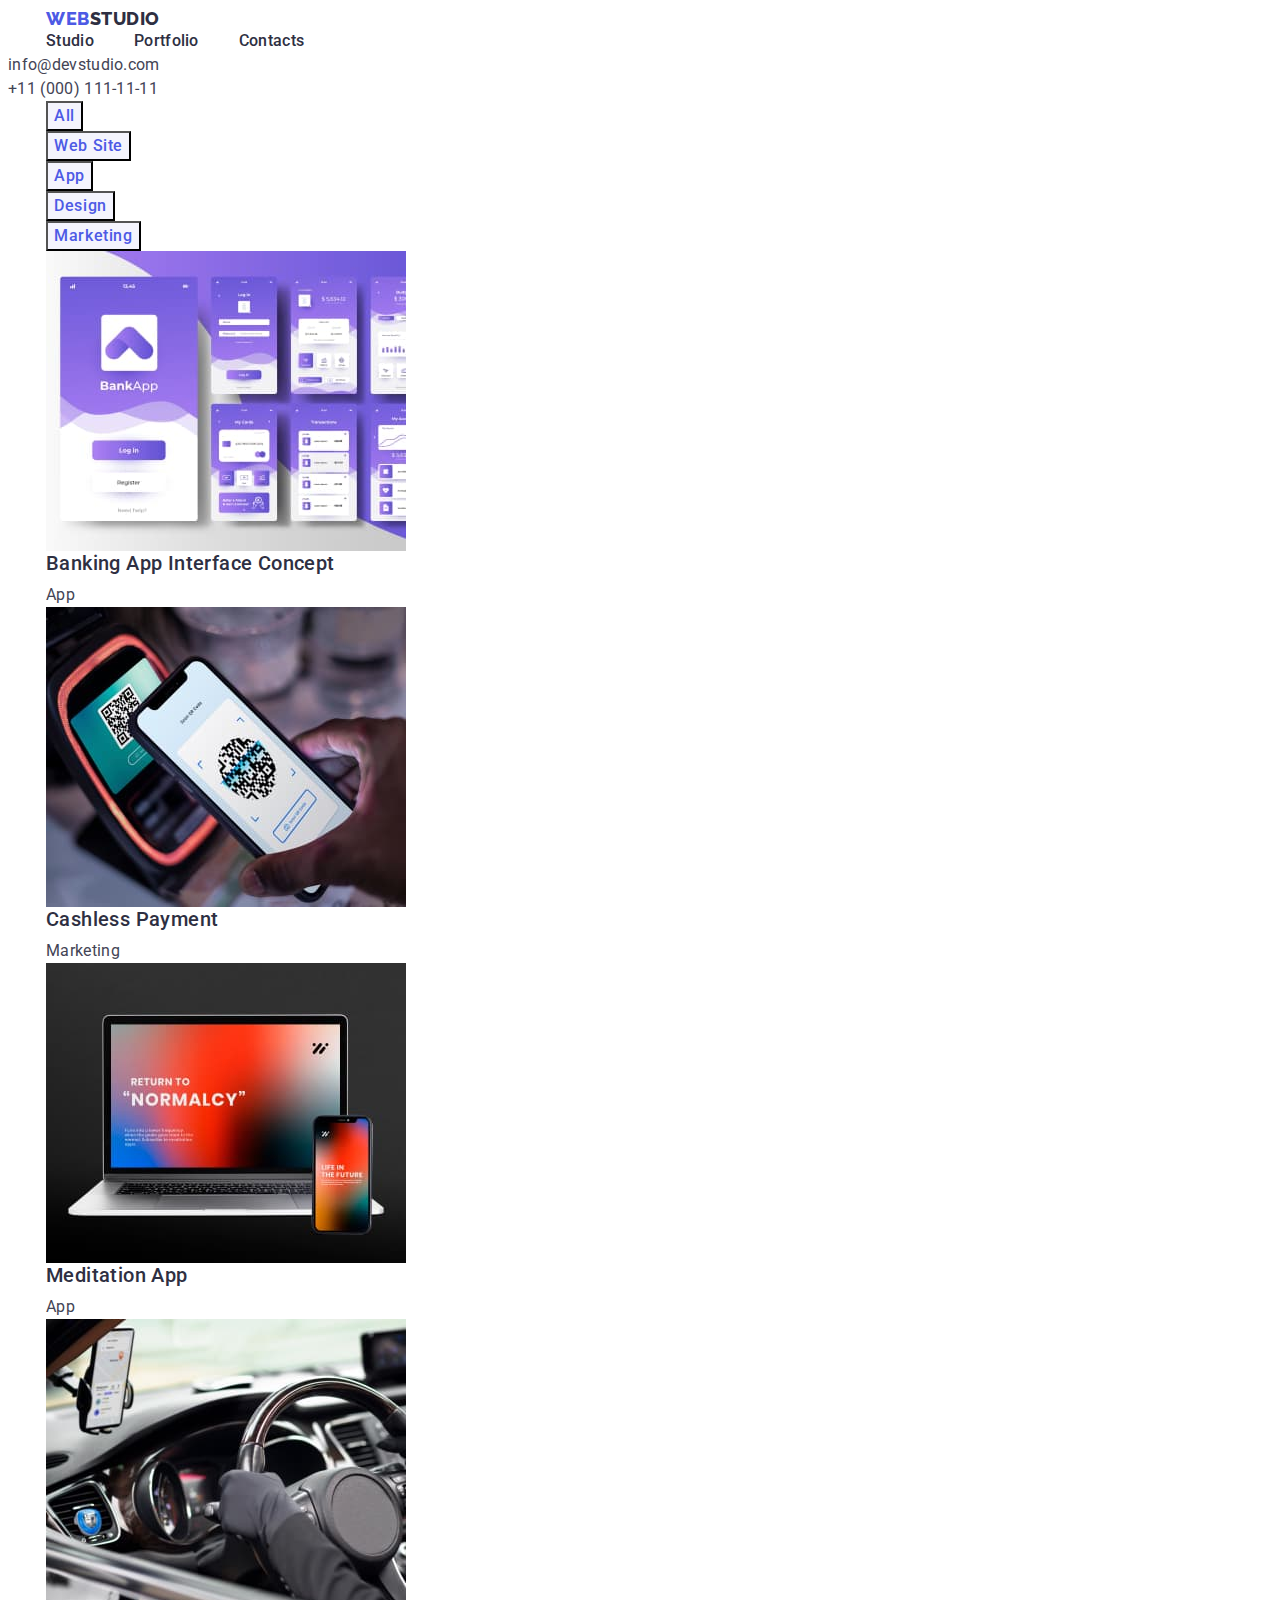
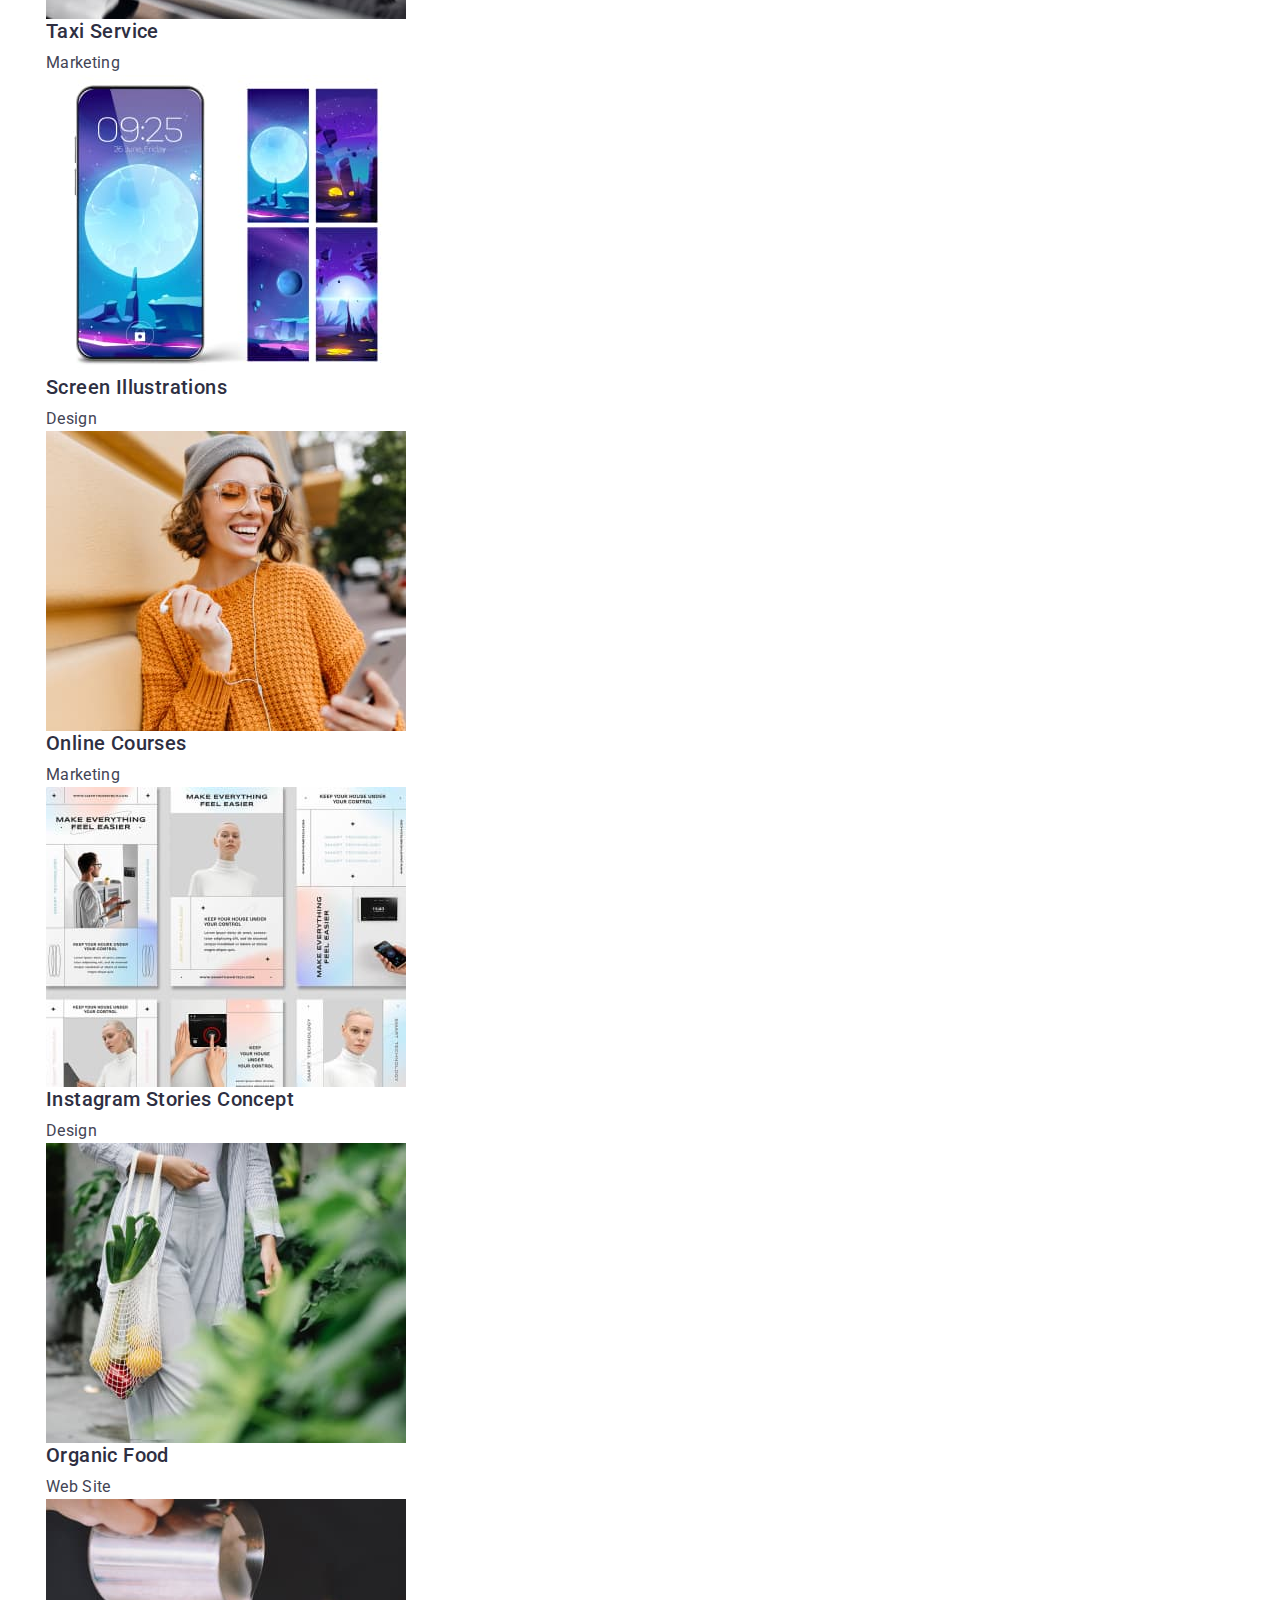
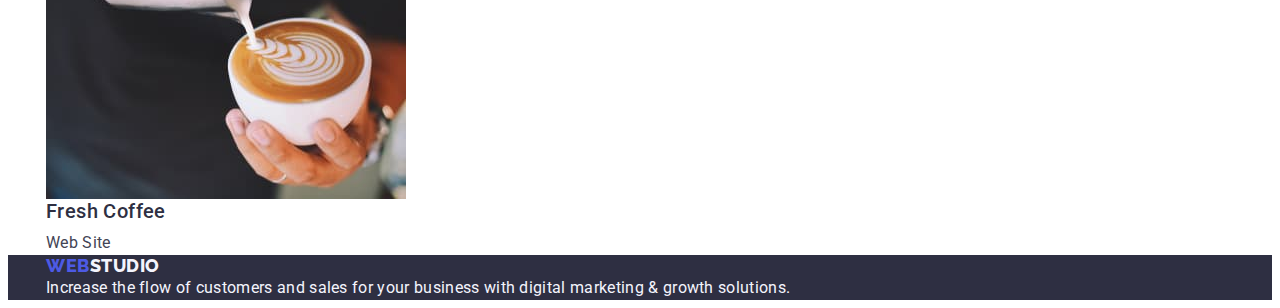
==== portfolio.html @ 01acd108 "Initial commit" ====
<!DOCTYPE html>
<html lang="en">
  <head>
    <meta charset="UTF-8" />
    <meta http-equiv="X-UA-Compatible" content="IE=edge" />
    <meta name="viewport" content="width=device-width, initial-scale=1.0" />
    <title>Document</title>
    <link rel="preconnect" href="https://fonts.googleapis.com" />
    <link rel="preconnect" href="https://fonts.gstatic.com" crossorigin />
    <link
      href="https://fonts.googleapis.com/css2?family=Raleway:wght@800&family=Roboto:wght@400;500;700;900&display=swap"
      rel="stylesheet"
    />
    <link rel="stylesheet" href="./css/style.css" />
  </head>
  <body>
    <!-- header  -->
    <header>
      <nav class="first-nav">
        <div class="container">
        <a href="./index.html" class="link logo"
          >Web<span class="part-logo">Studio</span></a
        >
        <ul class="list menu">
          <li class="menu-item">
            <a href="./index.html" class="link menu-link">Studio</a>
          </li>
          <li class="menu-item">
            <a href="./portfolio.html" class="link menu-link">Portfolio</a>
          </li>
          <li class="menu-item">
            <a href="" class="link menu-link">Contacts</a>
          </li>
        </ul>
      </nav>
      <address class="contacts">
        <ul class="list menu-contact">
          <li>
            <a href="mailto:info@devstudio.com" class="link menu-contact-link"
              >info@devstudio.com</a
            >
          </li>
          <li>
            <a href="tel:+110001111111" class="link menu-contact-link"
              >+11 (000) 111-11-11</a
            >
          </li>
        </ul>
      </address>
    </div>
    </header>
    <!-- main part  -->
    <main class="main-part">
      <!-- first section - buttons -->
      <section>
         <div class="container">
        <h1 hidden>Filters</h1>
        <ul class="list">
          <li>
            <button type="button" class="modal-button-portfolio">All</button>
          </li>
          <li>
            <button type="button" class="modal-button-portfolio">
              Web Site
            </button>
          </li>
          <li>
            <button type="button" class="modal-button-portfolio">App</button>
          </li>
          <li>
            <button type="button" class="modal-button-portfolio">Design</button>
          </li>
          <li>
            <button type="button" class="modal-button-portfolio">
              Marketing
            </button>
          </li>
        </ul>
        </div>
        <div class="container">
        <ul class="list">
          <li>
            <a href="" class="link"
              ><img
                src="./images/ourportfolio/bankingapp.jpg"
                alt="interface of banking app"
                width="360"
                height="300"
              />
              <h2 class="head-list">Banking App Interface Concept</h2>
              <p class="description">App</p></a
            >
          </li>
          <li>
            <a href="" class="link"
              ><img
                src="./images/ourportfolio/cashlesspayment.jpg"
                alt="smartphone with cashlessPayment device"
                width="360"
                height="300"
              />
              <h2 class="head-list">Cashless Payment</h2>
              <p class="description">Marketing</p></a
            >
          </li>
          <li>
            <a href="" class="link"
              ><img
                src="./images/ourportfolio/meditationapp.jpg"
                alt="laptop and smartphone"
                width="360"
                height="300"
              />
              <h2 class="head-list">Meditation App</h2>
              <p class="description">App</p></a
            >
          </li>
          <li>
            <a href="" class="link"
              ><img
                src="./images/ourportfolio/taxiservice.jpg"
                alt="driver in the car"
                width="360"
                height="300"
              />
              <h2 class="head-list">Taxi Service</h2>
              <p class="description">Marketing</p></a
            >
          </li>
          <li>
            <a href="" class="link"
              ><img
                src="./images/ourportfolio/screenillustrations.jpg"
                alt="smartphone and four screenshoots"
                width="360"
                height="300"
              />
              <h2 class="head-list">Screen Illustrations</h2>
              <p class="description">Design</p></a
            >
          </li>
          <li>
            <a href="" class="link"
              ><img
                src="./images/ourportfolio/onlinecourses.jpg"
                alt="girl with headphones"
                width="360"
                height="300"
              />
              <h2 class="head-list">Online Courses</h2>
              <p class="description">Marketing</p></a
            >
          </li>
          <li>
            <a href="" class="link"
              ><img
                src="./images/ourportfolio/instagramstories.jpg"
                alt="storieses design"
                width="360"
                height="300"
              />
              <h2 class="head-list">Instagram Stories Concept</h2>
              <p class="description">Design</p></a
            >
          </li>
          <li>
            <a href="" class="link"
              ><img
                src="./images/ourportfolio/organicfood.jpg"
                alt="bag with feruit and vegetables"
                width="360"
                height="300"
              />
              <h2 class="head-list">Organic Food</h2>
              <p class="description">Web Site</p></a
            >
          </li>
          <li>
            <a href="" class="link"
              ><img
                src="./images/ourportfolio/freshcoffee.jpg"
                alt="cup of coffe"
                width="360"
                height="300"
              />
              <h2 class="head-list">Fresh Coffee</h2>
              <p class="description">Web Site</p></a
            >
          </li>
        </ul>
        </div>
      </section>
    </main>
    <!-- footer with logo -->
    <footer class="footer-section">
      <div class="container">
      <a href="./index.html" class="link logo-footer"
        >Web<span class="part-logo-footer">Studio</span></a
      >
      <p class="text-descr color-footer">
        Increase the flow of customers and sales for your business with digital
        marketing & growth solutions.
      </p>
      </div>
    </footer>
  </body>
</html>
---- css/style.css ----
:root {
  --head-color: #2e2f42;
  --text-color: #434455;
  --sub-text-color: #8e8f99;
  --primary-brand-color: #4d5ae5;
  --pressed-state-color: #404bbf;
  --light-back-color: #f4f4fd;
  --modal-background-color: #fcfcfc;
  --white-color: #ffffff;
}

.list {
  list-style: none;
}

.link {
  text-decoration: none;
}

button {
  cursor: pointer;
}

h1,
h2,
h3,
h4,
h5,
h6,
p {
  margin-top: 0;
  margin-bottom: 0;
}

ul,
ol {
  margin-top: 0;
  margin-bottom: 0;
  padding-left: 0;
}

img {
  display: block;
}

.section {
  padding-top: 120px;
  padding-bottom: 120px;
}

.container {
  width: 1188px;
  padding-left: 15px;
  padding-right: 15px;
  margin-left: auto;
  margin-right: auto;
}

body {
  font-family: "Roboto", sans-serif;
  background-color: var(--white-color);
  color: var(--text-color);
}

/* Header  */

.page-header {
  display: flex;
  align-items: center;
  padding-top: 24px;
  padding-bottom: 24px;
}

.page-nav {
  display: flex;
  align-items: center;
  column-gap: 76px;
}

.menu {
  display: flex;
  column-gap: 40px;
}

.page-contacts {
  display: flex;
}

.logo {
  font-family: "Raleway", sans-serif;
  font-weight: 800;
  font-size: 18px;
  line-height: 1.17;
  letter-spacing: 0.03em;
  text-transform: uppercase;
  color: var(--primary-brand-color);
}

.part-logo {
  color: var(--head-color);
}

.logo-footer {
  font-family: "Raleway", sans-serif;
  font-weight: 800;
  font-size: 18px;
  line-height: 1.17;
  letter-spacing: 0.03em;
  text-transform: uppercase;

  color: var(--primary-brand-color);
}

.part-logo-footer {
  color: var(--light-back-color);
}

.menu-link {
  font-weight: 500;
  font-size: 16px;
  line-height: 1.5;
  letter-spacing: 0.02em;
  color: var(--head-color);
}

.menu-link:hover,
.menu-link:focus {
  color: var(--pressed-state-color);
}

.contacts {
  font-style: normal;
  margin-left: auto;
}

.menu-contact-link {
  font-size: 16px;
  line-height: 1.5;
  letter-spacing: 0.02em;
  margin-right: 40px;

  color: var(--text-color);
}

.menu-contact-link:hover,
.menu-contact-link:focus {
  color: var(--pressed-state-color);
}

.page-header-container {
  display: flex;
  align-items: center;
}

/* Hero section  */

.page-hero-section {
  display: flex;
  flex-direction: column;
  padding-top: 188px;
  padding-bottom: 188px;
}

.hero-section {
  background-color: var(--head-color);
}

.main-head {
  text-align: center;
  font-weight: 700;
  font-size: 56px;
  line-height: 1.07;
  letter-spacing: 0.02em;
  width: 496px;
  margin-left: auto;
  margin-right: auto;

  color: var(--white-color);
}

.modal-button-main {
  font-family: "Roboto", sans-serif;
  font-weight: 500;
  font-size: 16px;
  line-height: 1.5;
  letter-spacing: 0.04em;
  border-radius: 4px;
  padding: 16px 32px;
  min-width: 169px;
  margin-left: auto;
  margin-right: auto;
  margin-top: 48px;

  color: var(--white-color);
  background-color: var(--primary-brand-color);
}

.modal-button-main:hover,
.modal-button-main:focus {
  background-color: var(--pressed-state-color);
}

/* features section  */

.features-list {
  display: flex;
  column-gap: 24px;
}

.modal-button-portfolio {
  font-family: "Roboto", sans-serif;
  font-weight: 500;
  font-size: 16px;
  line-height: 1.5;
  letter-spacing: 0.04em;

  color: var(--primary-brand-color);
  background-color: var(--light-back-color);
}

.modal-button-portfolio:hover,
.modal-button-portfolio:focus {
  color: var(--white-color);
  background-color: var(--pressed-state-color);
}

.list-head,
.head-list {
  font-weight: 500;
  font-size: 20px;
  line-height: 1.2;
  letter-spacing: 0.02em;
  margin-bottom: 8px;

  color: var(--head-color);
}

.text-descr,
.description {
  font-size: 16px;
  line-height: 1.5;
  letter-spacing: 0.02em;
  color: var(--text-color);
}

/* What are we doing section */

.page-occup-list {
  display: flex;
  flex-direction: column;
}

.occup-list {
  display: flex;
  column-gap: 24px;
  padding-bottom: 120px;
}

/* Our team section  */

.sec-head {
  font-weight: 700;
  font-size: 36px;
  line-height: 1.11;
  letter-spacing: 0.02em;
  text-transform: capitalize;
  margin-bottom: 72px;
  margin-left: auto;
  margin-right: auto;

  color: var(--head-color);
}

.page-team-section {
  display: flex;
  flex-direction: column;
  background-color: var(--light-back-color);
}

.team-section {
  background-color: var(--light-back-color);
}

.team-list {
  display: flex;
}

.team-list-item {
  background-color: var(--white-color);
  flex-basis: calc((100%-72px) / 4);
}

.team-list-img {
}

.team-list-text {
  padding-top: 32px;
  padding-bottom: 32px;
}

.page-footer-section {
}

.footer-section {
  background-color: var(--head-color);
}

.color-footer {
  color: var(--light-back-color);
}
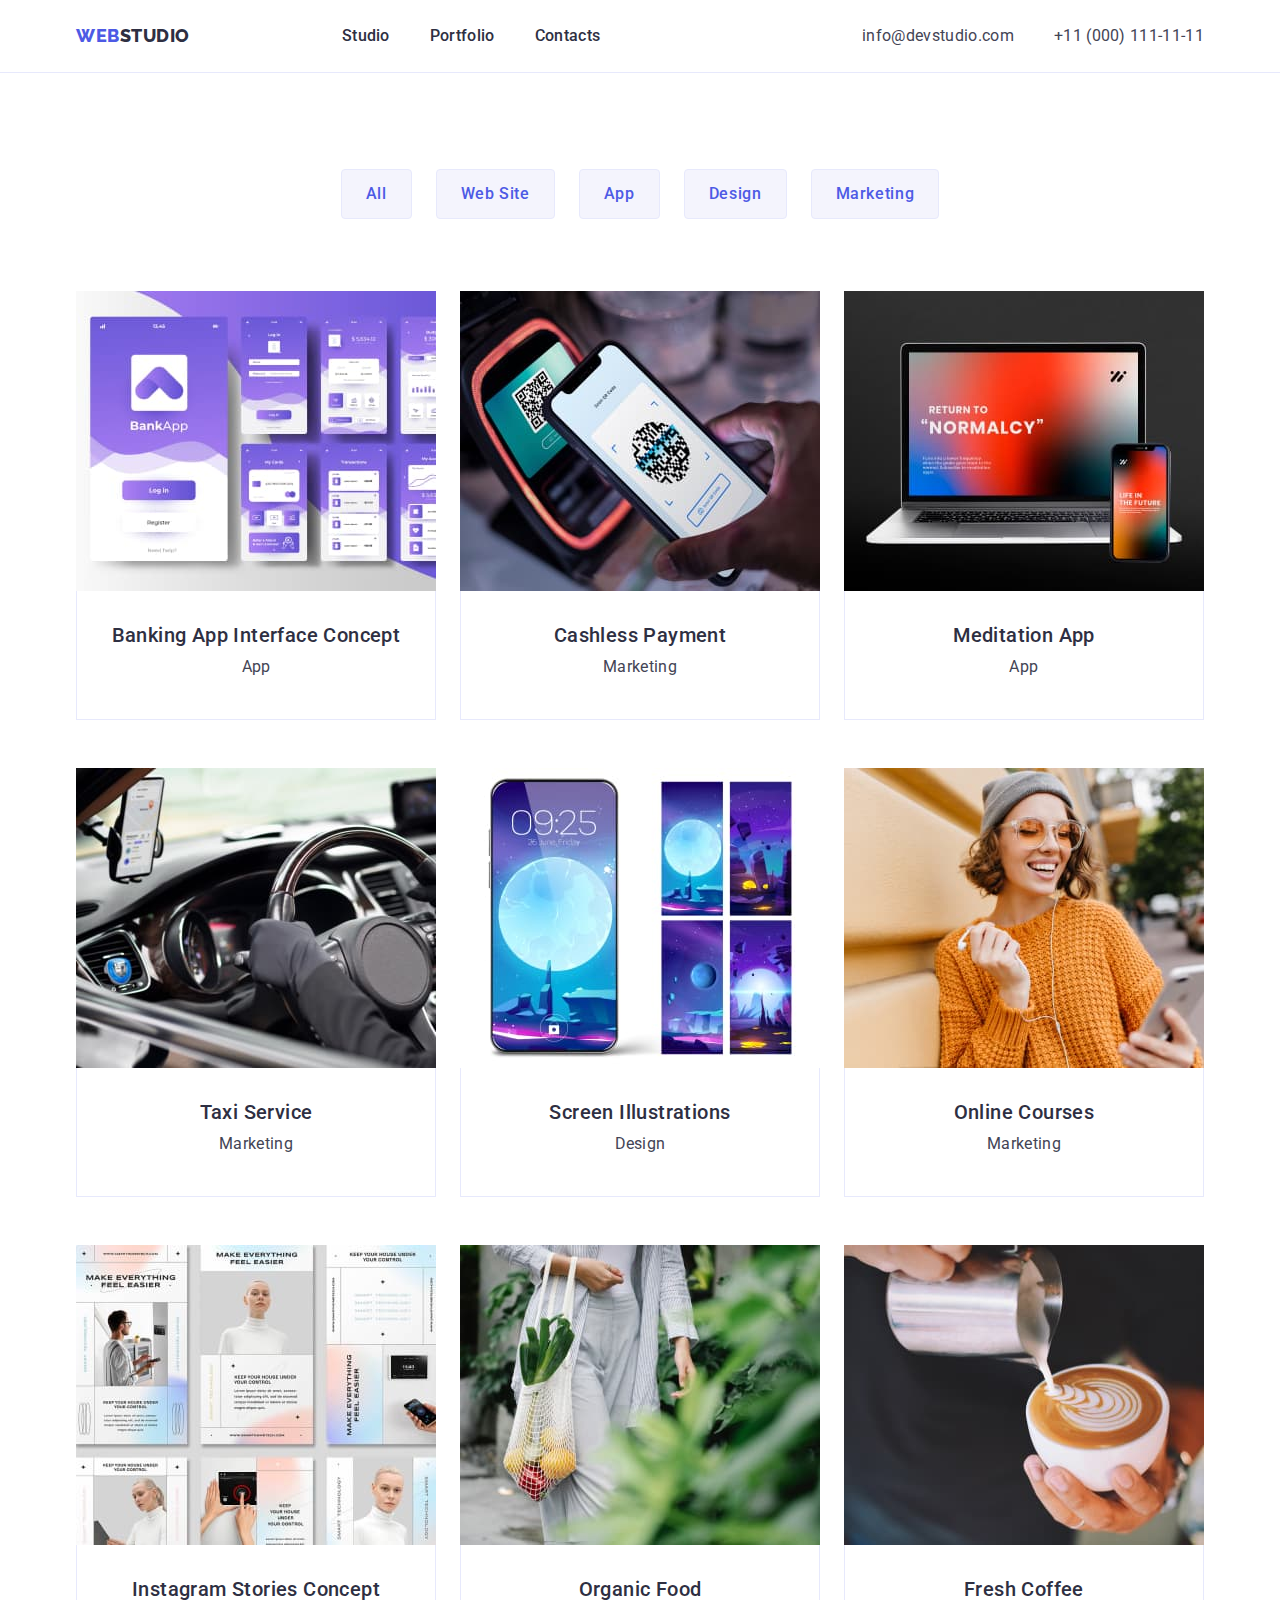
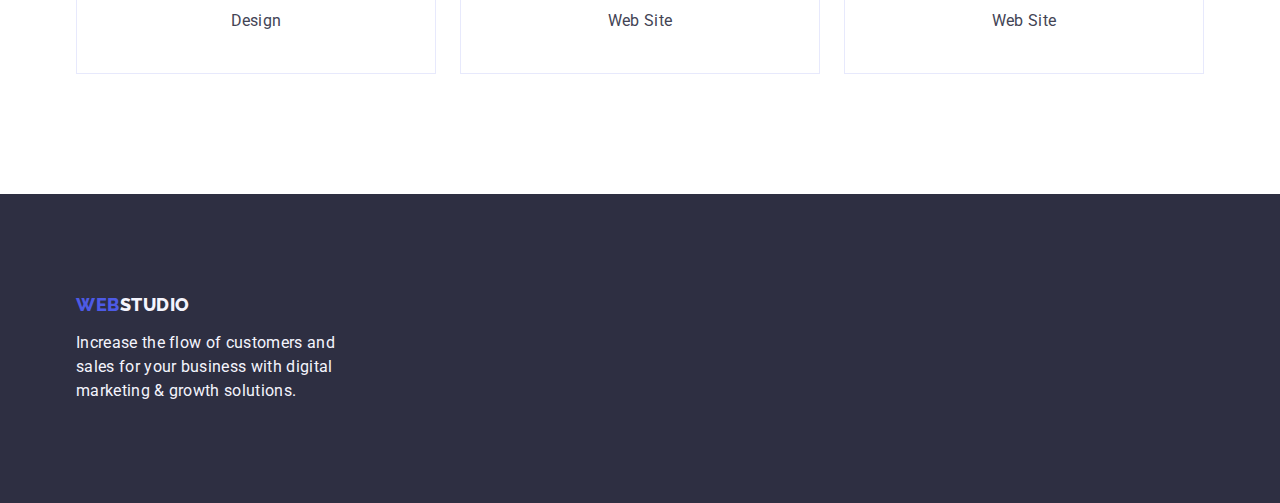
==== commit b8bb3039: "Portfolio changing" ====
--- a/portfolio.html
+++ b/portfolio.html
@@ -11,196 +11,211 @@
       href="https://fonts.googleapis.com/css2?family=Raleway:wght@800&family=Roboto:wght@400;500;700;900&display=swap"
       rel="stylesheet"
     />
+    <link
+      rel="stylesheet"
+      href="https://cdnjs.cloudflare.com/ajax/libs/modern-normalize/1.1.0/modern-normalize.min.css"
+    />
     <link rel="stylesheet" href="./css/style.css" />
   </head>
   <body>
     <!-- header  -->
-    <header>
-      <nav class="first-nav">
-        <div class="container">
-        <a href="./index.html" class="link logo"
-          >Web<span class="part-logo">Studio</span></a
-        >
-        <ul class="list menu">
-          <li class="menu-item">
-            <a href="./index.html" class="link menu-link">Studio</a>
-          </li>
-          <li class="menu-item">
-            <a href="./portfolio.html" class="link menu-link">Portfolio</a>
-          </li>
-          <li class="menu-item">
-            <a href="" class="link menu-link">Contacts</a>
-          </li>
-        </ul>
-      </nav>
-      <address class="contacts">
-        <ul class="list menu-contact">
-          <li>
-            <a href="mailto:info@devstudio.com" class="link menu-contact-link"
-              >info@devstudio.com</a
-            >
-          </li>
-          <li>
-            <a href="tel:+110001111111" class="link menu-contact-link"
-              >+11 (000) 111-11-11</a
-            >
-          </li>
-        </ul>
-      </address>
-    </div>
+    <header class="page-header">
+      <div class="container page-header-container">
+        <nav class="page-nav">
+          <a href="./index.html" class="link logo"
+            >Web<span class="part-logo">Studio</span></a
+          >
+          <ul class="list menu">
+            <li class="menu-item">
+              <a href="./index.html" class="link menu-link">Studio</a>
+            </li>
+            <li class="menu-item">
+              <a href="./portfolio.html" class="link menu-link">Portfolio</a>
+            </li>
+            <li class="menu-item">
+              <a href="" class="link menu-link">Contacts</a>
+            </li>
+          </ul>
+        </nav>
+        <address class="contacts">
+          <ul class="list page-contacts">
+            <li class="menu-contact-item">
+              <a href="mailto:info@devstudio.com" class="link menu-contact-link"
+                >info@devstudio.com</a
+              >
+            </li>
+            <li class="list page-contacts">
+              <a href="tel:+110001111111" class="link menu-contact-link"
+                >+11 (000) 111-11-11</a
+              >
+            </li>
+          </ul>
+        </address>
+      </div>
     </header>
     <!-- main part  -->
     <main class="main-part">
       <!-- first section - buttons -->
-      <section>
-         <div class="container">
-        <h1 hidden>Filters</h1>
-        <ul class="list">
-          <li>
-            <button type="button" class="modal-button-portfolio">All</button>
-          </li>
-          <li>
-            <button type="button" class="modal-button-portfolio">
-              Web Site
-            </button>
-          </li>
-          <li>
-            <button type="button" class="modal-button-portfolio">App</button>
-          </li>
-          <li>
-            <button type="button" class="modal-button-portfolio">Design</button>
-          </li>
-          <li>
-            <button type="button" class="modal-button-portfolio">
-              Marketing
-            </button>
-          </li>
-        </ul>
+      <section class="buttons-section">
+        <div class="container buttons-container">
+          <h1 hidden>Filters</h1>
+          <ul class="list buttons-list">
+            <li>
+              <button type="button" class="modal-button-portfolio">All</button>
+            </li>
+            <li>
+              <button type="button" class="modal-button-portfolio">
+                Web Site
+              </button>
+            </li>
+            <li>
+              <button type="button" class="modal-button-portfolio">App</button>
+            </li>
+            <li>
+              <button type="button" class="modal-button-portfolio">
+                Design
+              </button>
+            </li>
+            <li>
+              <button type="button" class="modal-button-portfolio">
+                Marketing
+              </button>
+            </li>
+          </ul>
         </div>
         <div class="container">
-        <ul class="list">
-          <li>
-            <a href="" class="link"
-              ><img
-                src="./images/ourportfolio/bankingapp.jpg"
-                alt="interface of banking app"
-                width="360"
-                height="300"
-              />
-              <h2 class="head-list">Banking App Interface Concept</h2>
-              <p class="description">App</p></a
-            >
-          </li>
-          <li>
-            <a href="" class="link"
-              ><img
-                src="./images/ourportfolio/cashlesspayment.jpg"
-                alt="smartphone with cashlessPayment device"
-                width="360"
-                height="300"
-              />
-              <h2 class="head-list">Cashless Payment</h2>
-              <p class="description">Marketing</p></a
-            >
-          </li>
-          <li>
-            <a href="" class="link"
-              ><img
-                src="./images/ourportfolio/meditationapp.jpg"
-                alt="laptop and smartphone"
-                width="360"
-                height="300"
-              />
-              <h2 class="head-list">Meditation App</h2>
-              <p class="description">App</p></a
-            >
-          </li>
-          <li>
-            <a href="" class="link"
-              ><img
-                src="./images/ourportfolio/taxiservice.jpg"
-                alt="driver in the car"
-                width="360"
-                height="300"
-              />
-              <h2 class="head-list">Taxi Service</h2>
-              <p class="description">Marketing</p></a
-            >
-          </li>
-          <li>
-            <a href="" class="link"
-              ><img
-                src="./images/ourportfolio/screenillustrations.jpg"
-                alt="smartphone and four screenshoots"
-                width="360"
-                height="300"
-              />
-              <h2 class="head-list">Screen Illustrations</h2>
-              <p class="description">Design</p></a
-            >
-          </li>
-          <li>
-            <a href="" class="link"
-              ><img
-                src="./images/ourportfolio/onlinecourses.jpg"
-                alt="girl with headphones"
-                width="360"
-                height="300"
-              />
-              <h2 class="head-list">Online Courses</h2>
-              <p class="description">Marketing</p></a
-            >
-          </li>
-          <li>
-            <a href="" class="link"
-              ><img
-                src="./images/ourportfolio/instagramstories.jpg"
-                alt="storieses design"
-                width="360"
-                height="300"
-              />
-              <h2 class="head-list">Instagram Stories Concept</h2>
-              <p class="description">Design</p></a
-            >
-          </li>
-          <li>
-            <a href="" class="link"
-              ><img
-                src="./images/ourportfolio/organicfood.jpg"
-                alt="bag with feruit and vegetables"
-                width="360"
-                height="300"
-              />
-              <h2 class="head-list">Organic Food</h2>
-              <p class="description">Web Site</p></a
-            >
-          </li>
-          <li>
-            <a href="" class="link"
-              ><img
-                src="./images/ourportfolio/freshcoffee.jpg"
-                alt="cup of coffe"
-                width="360"
-                height="300"
-              />
-              <h2 class="head-list">Fresh Coffee</h2>
-              <p class="description">Web Site</p></a
-            >
-          </li>
-        </ul>
+          <ul class="list prtf-list">
+            <li class="prtf-list-item">
+              <a href="" class="link"
+                ><img
+                  src="./images/ourportfolio/bankingapp.jpg"
+                  alt="interface of banking app"
+                  width="360"
+                  height="300"
+                />
+                <div class="prtf-item-text">
+                <h2 class="head-list">Banking App Interface Concept</h2>
+                <p class="description">App</p></a
+              ></div>
+            </li>
+            <li class="prtf-list-item">
+              <a href="" class="link"
+                ><img
+                  src="./images/ourportfolio/cashlesspayment.jpg"
+                  alt="smartphone with cashlessPayment device"
+                  width="360"
+                  height="300"
+                />
+                <div class="prtf-item-text">
+                <h2 class="head-list">Cashless Payment</h2>
+                <p class="description">Marketing</p></a
+              ></div>
+            </li>
+            <li class="prtf-list-item">
+              <a href="" class="link"
+                ><img
+                  src="./images/ourportfolio/meditationapp.jpg"
+                  alt="laptop and smartphone"
+                  width="360"
+                  height="300"
+                />
+                <div class="prtf-item-text">
+                <h2 class="head-list">Meditation App</h2>
+                <p class="description">App</p></a
+              ></div>
+            </li>
+            <li class="prtf-list-item">
+              <a href="" class="link"
+                ><img
+                  src="./images/ourportfolio/taxiservice.jpg"
+                  alt="driver in the car"
+                  width="360"
+                  height="300"
+                />
+                <div class="prtf-item-text">
+                <h2 class="head-list">Taxi Service</h2>
+                <p class="description">Marketing</p></a
+              ></div>
+            </li>
+            <li class="prtf-list-item">
+              <a href="" class="link"
+                ><img
+                  src="./images/ourportfolio/screenillustrations.jpg"
+                  alt="smartphone and four screenshoots"
+                  width="360"
+                  height="300"
+                />
+                <div class="prtf-item-text">
+                <h2 class="head-list">Screen Illustrations</h2>
+                <p class="description">Design</p></a
+              ></div>
+            </li>
+            <li class="prtf-list-item">
+              <a href="" class="link"
+                ><img
+                  src="./images/ourportfolio/onlinecourses.jpg"
+                  alt="girl with headphones"
+                  width="360"
+                  height="300"
+                />
+                <div class="prtf-item-text">
+                <h2 class="head-list">Online Courses</h2>
+                <p class="description">Marketing</p></a
+              ></div>
+            </li>
+            <li class="prtf-list-item">
+              <a href="" class="link"
+                ><img
+                  src="./images/ourportfolio/instagramstories.jpg"
+                  alt="storieses design"
+                  width="360"
+                  height="300"
+                />
+                <div class="prtf-item-text">
+                <h2 class="head-list">Instagram Stories Concept</h2>
+                <p class="description">Design</p></a
+              ></div>
+            </li>
+            <li class="prtf-list-item">
+              <a href="" class="link"
+                ><img
+                  src="./images/ourportfolio/organicfood.jpg"
+                  alt="bag with feruit and vegetables"
+                  width="360"
+                  height="300"
+                />
+                <div class="prtf-item-text">
+                <h2 class="head-list">Organic Food</h2>
+                <p class="description">Web Site</p></a
+              ></div>
+            </li>
+            <li class="prtf-list-item">
+              <a href="" class="link"
+                ><img
+                  src="./images/ourportfolio/freshcoffee.jpg"
+                  alt="cup of coffe"
+                  width="360"
+                  height="300"
+                />
+                <div class="prtf-item-text">
+                <h2 class="head-list">Fresh Coffee</h2>
+                <p class="description">Web Site</p></a
+              ></div>
+            </li>
+          </ul>
         </div>
       </section>
     </main>
     <!-- footer with logo -->
     <footer class="footer-section">
-      <div class="container">
-      <a href="./index.html" class="link logo-footer"
-        >Web<span class="part-logo-footer">Studio</span></a
-      >
-      <p class="text-descr color-footer">
-        Increase the flow of customers and sales for your business with digital
-        marketing & growth solutions.
-      </p>
+      <div class="container page-footer-section">
+        <a href="./index.html" class="link logo-footer"
+          >Web<span class="part-logo-footer">Studio</span></a
+        >
+        <p class="text-descr-footer color-footer">
+          Increase the flow of customers and sales for your business with
+          digital marketing & growth solutions.
+        </p>
       </div>
     </footer>
   </body>
--- a/css/style.css
+++ b/css/style.css
@@ -49,7 +49,7 @@
 }
 
 .container {
-  width: 1188px;
+  width: 1158px;
   padding-left: 15px;
   padding-right: 15px;
   margin-left: auto;
@@ -67,8 +67,7 @@
 .page-header {
   display: flex;
   align-items: center;
-  padding-top: 24px;
-  padding-bottom: 24px;
+  border-bottom: 1px solid #e7e9fc;
 }
 
 .page-nav {
@@ -79,11 +78,16 @@
 
 .menu {
   display: flex;
-  column-gap: 40px;
+  gap: 40px;
+}
+
+.menu-item {
+  padding: 24px 0;
 }
 
 .page-contacts {
   display: flex;
+  gap: 40px;
 }
 
 .logo {
@@ -93,6 +97,8 @@
   line-height: 1.17;
   letter-spacing: 0.03em;
   text-transform: uppercase;
+  margin-right: 76px;
+
   color: var(--primary-brand-color);
 }
 
@@ -107,6 +113,8 @@
   line-height: 1.17;
   letter-spacing: 0.03em;
   text-transform: uppercase;
+  display: inline-block;
+  margin-bottom: 16px;
 
   color: var(--primary-brand-color);
 }
@@ -137,7 +145,6 @@
   font-size: 16px;
   line-height: 1.5;
   letter-spacing: 0.02em;
-  margin-right: 40px;
 
   color: var(--text-color);
 }
@@ -157,12 +164,11 @@
 .page-hero-section {
   display: flex;
   flex-direction: column;
-  padding-top: 188px;
-  padding-bottom: 188px;
 }
 
 .hero-section {
   background-color: var(--head-color);
+  padding: 188px 0;
 }
 
 .main-head {
@@ -171,7 +177,7 @@
   font-size: 56px;
   line-height: 1.07;
   letter-spacing: 0.02em;
-  width: 496px;
+  max-width: 496px;
   margin-left: auto;
   margin-right: auto;
 
@@ -185,12 +191,13 @@
   line-height: 1.5;
   letter-spacing: 0.04em;
   border-radius: 4px;
-  padding: 16px 32px;
+  height: 56px;
   min-width: 169px;
   margin-left: auto;
   margin-right: auto;
   margin-top: 48px;
 
+  border: none;
   color: var(--white-color);
   background-color: var(--primary-brand-color);
 }
@@ -204,7 +211,11 @@
 
 .features-list {
   display: flex;
-  column-gap: 24px;
+  gap: 24px;
+}
+
+.features-list-item {
+  width: calc((100% - 72px) / 4);
 }
 
 .modal-button-portfolio {
@@ -213,6 +224,9 @@
   font-size: 16px;
   line-height: 1.5;
   letter-spacing: 0.04em;
+  padding: 12px 24px;
+  border: 1px solid #e7e9fc;
+  border-radius: 4px;
 
   color: var(--primary-brand-color);
   background-color: var(--light-back-color);
@@ -222,10 +236,12 @@
 .modal-button-portfolio:focus {
   color: var(--white-color);
   background-color: var(--pressed-state-color);
+  border: 1px;
 }
 
 .list-head,
 .head-list {
+  text-align: center;
   font-weight: 500;
   font-size: 20px;
   line-height: 1.2;
@@ -235,16 +251,30 @@
   color: var(--head-color);
 }
 
-.text-descr,
+.text-descr {
+  text-align: center;
+  font-size: 16px;
+  line-height: 1.5;
+  letter-spacing: 0.02em;
+
+  color: var(--text-color);
+}
+
 .description {
-  font-size: 16px;
-  line-height: 1.5;
-  letter-spacing: 0.02em;
-  color: var(--text-color);
-}
-
+  text-align: center;
+  font-size: 16px;
+  line-height: 1.5;
+  letter-spacing: 0.02em;
+  margin-bottom: 8px;
+
+  color: var(--text-color);
+}
 /* What are we doing section */
 
+.occup-section {
+  padding-bottom: 120px;
+}
+
 .page-occup-list {
   display: flex;
   flex-direction: column;
@@ -252,8 +282,11 @@
 
 .occup-list {
   display: flex;
-  column-gap: 24px;
-  padding-bottom: 120px;
+  gap: 24px;
+}
+
+.occup-list-item {
+  flex-basis: calc((100% - 48px) / 3);
 }
 
 /* Our team section  */
@@ -283,28 +316,65 @@
 
 .team-list {
   display: flex;
+  gap: 24px;
 }
 
 .team-list-item {
   background-color: var(--white-color);
-  flex-basis: calc((100%-72px) / 4);
-}
-
-.team-list-img {
+  width: calc((100% - 72px) / 4);
+  border-radius: 0px 0px 4px 4px;
 }
 
 .team-list-text {
-  padding-top: 32px;
-  padding-bottom: 32px;
-}
-
-.page-footer-section {
+  padding: 32px 16px;
 }
 
 .footer-section {
   background-color: var(--head-color);
+  padding: 100px 0;
+}
+
+.text-descr-footer {
+  text-align: ;
+  font-size: 16px;
+  line-height: 1.5;
+  letter-spacing: 0.02em;
+  color: var(--text-color);
+  margin-top: 17, 5px;
+  max-width: 264px;
 }
 
 .color-footer {
   color: var(--light-back-color);
 }
+
+/* Portfolio section  */
+
+.buttons-section {
+  padding: 96px 0 120px;
+}
+
+.buttons-list {
+  display: flex;
+  gap: 24px;
+  justify-content: center;
+  margin-bottom: 72px;
+}
+
+.prtf-list {
+  display: flex;
+  column-gap: 24px;
+  row-gap: 48px;
+  flex-wrap: wrap;
+  margin-top: 72px;
+}
+
+.prtf-list-item {
+  width: calc((100% - 48px) / 3);
+}
+
+.prtf-item-text {
+  padding: 32px 16px;
+  border: 1px solid #e7e9fc;
+  border-top: none;
+}
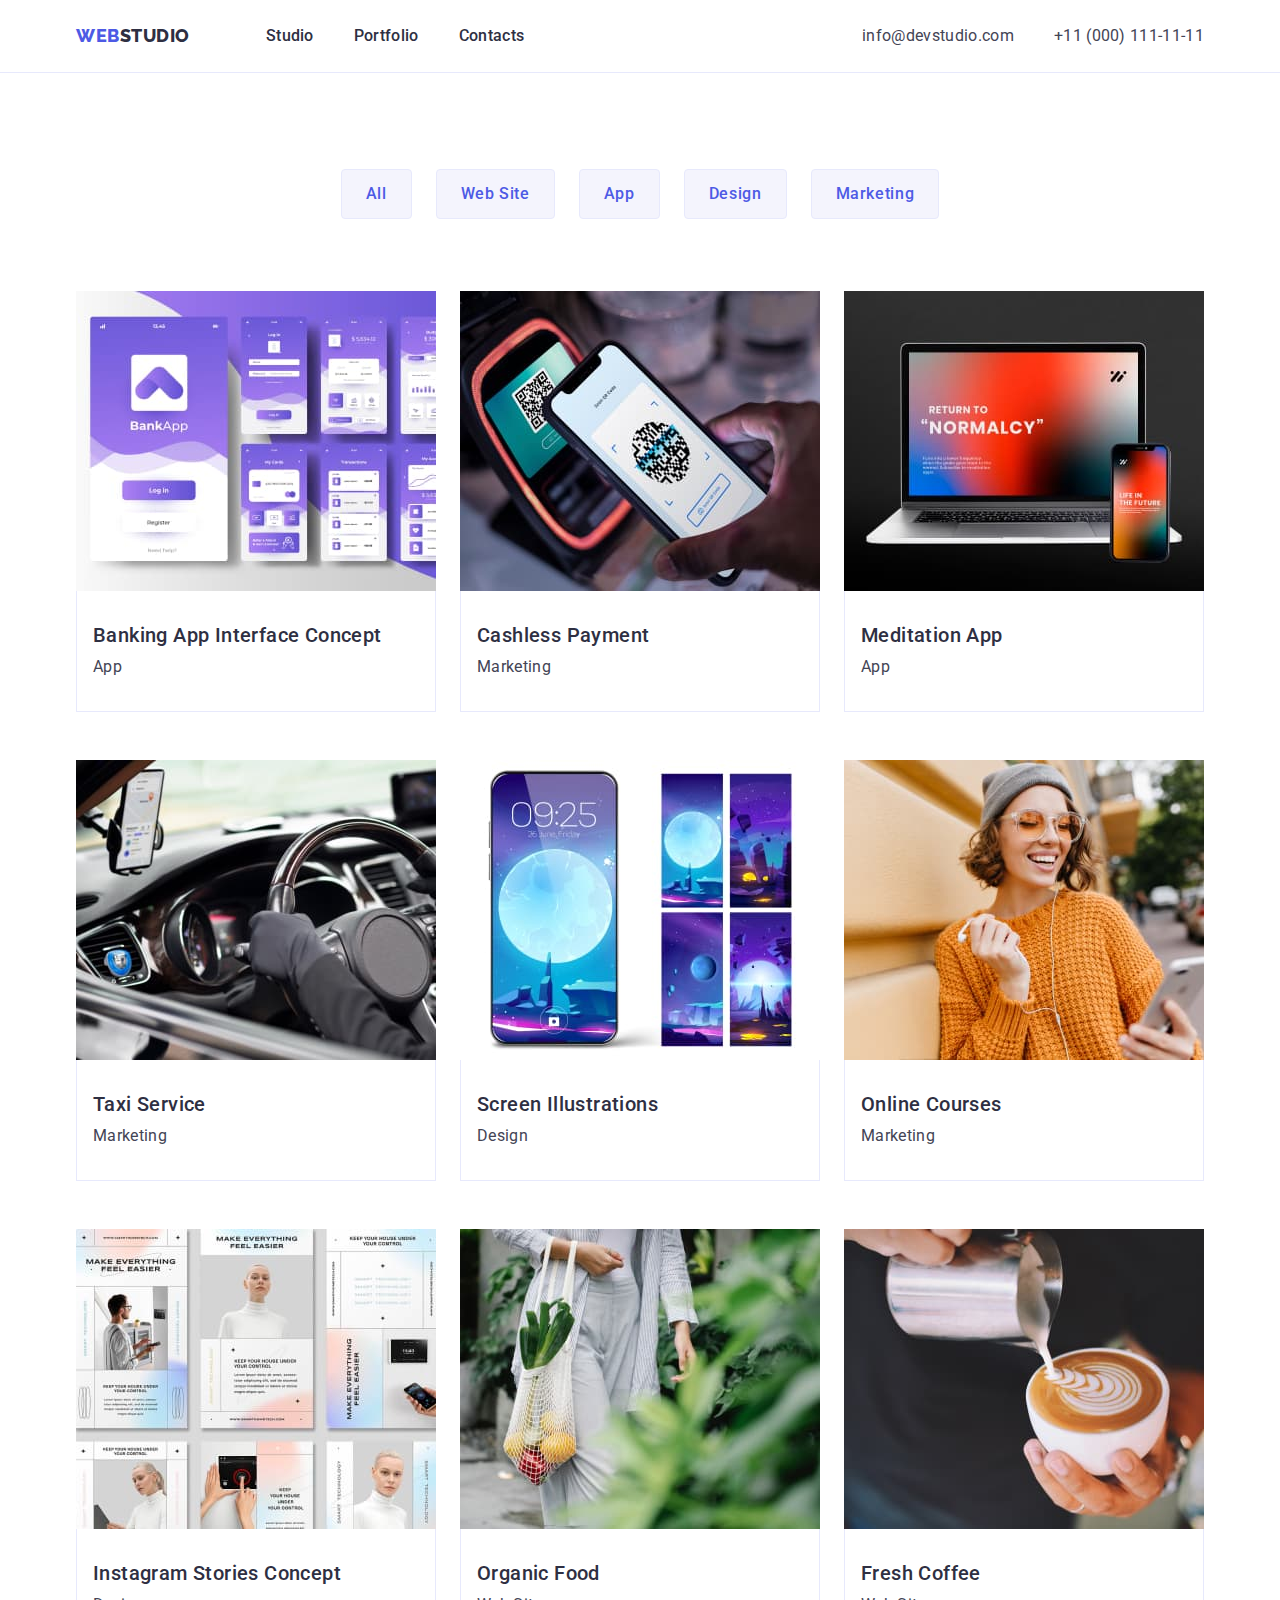
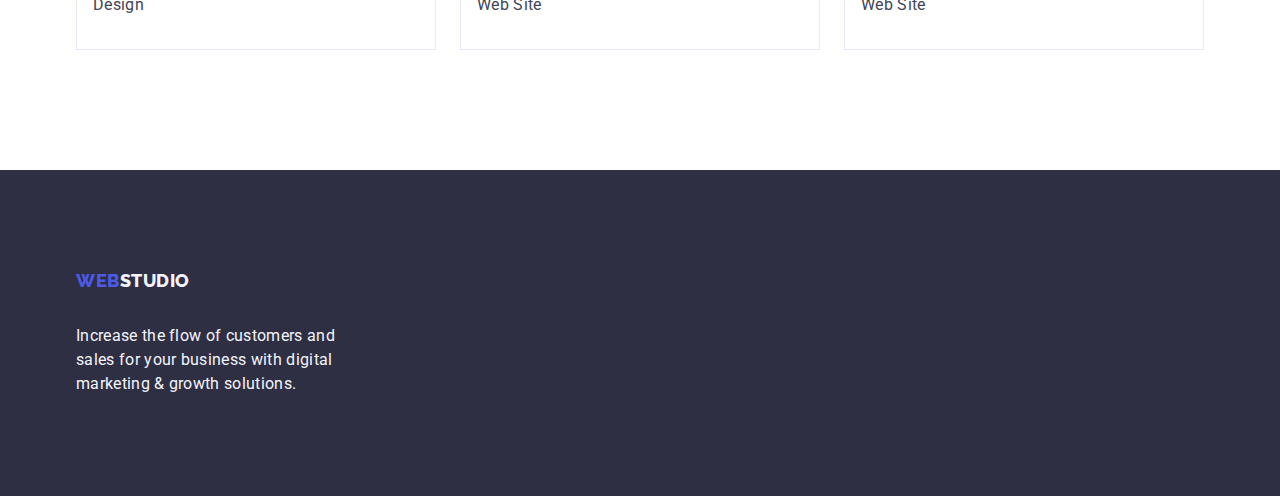
==== commit 976e3052: "Second changing" ====
--- a/portfolio.html
+++ b/portfolio.html
@@ -58,7 +58,7 @@
       <!-- first section - buttons -->
       <section class="buttons-section">
         <div class="container buttons-container">
-          <h1 hidden>Filters</h1>
+          <h1 class="visually-hidden">Portfolio</h1>
           <ul class="list buttons-list">
             <li>
               <button type="button" class="modal-button-portfolio">All</button>
@@ -82,8 +82,6 @@
               </button>
             </li>
           </ul>
-        </div>
-        <div class="container">
           <ul class="list prtf-list">
             <li class="prtf-list-item">
               <a href="" class="link"
@@ -94,9 +92,10 @@
                   height="300"
                 />
                 <div class="prtf-item-text">
-                <h2 class="head-list">Banking App Interface Concept</h2>
-                <p class="description">App</p></a
-              ></div>
+                  <h2 class="list-head">Banking App Interface Concept</h2>
+                  <p class="description">App</p>
+                </div></a
+              >
             </li>
             <li class="prtf-list-item">
               <a href="" class="link"
@@ -107,9 +106,10 @@
                   height="300"
                 />
                 <div class="prtf-item-text">
-                <h2 class="head-list">Cashless Payment</h2>
-                <p class="description">Marketing</p></a
-              ></div>
+                  <h2 class="list-head">Cashless Payment</h2>
+                  <p class="description">Marketing</p>
+                </div></a
+              >
             </li>
             <li class="prtf-list-item">
               <a href="" class="link"
@@ -120,9 +120,10 @@
                   height="300"
                 />
                 <div class="prtf-item-text">
-                <h2 class="head-list">Meditation App</h2>
-                <p class="description">App</p></a
-              ></div>
+                  <h2 class="list-head">Meditation App</h2>
+                  <p class="description">App</p>
+                </div></a
+              >
             </li>
             <li class="prtf-list-item">
               <a href="" class="link"
@@ -133,9 +134,10 @@
                   height="300"
                 />
                 <div class="prtf-item-text">
-                <h2 class="head-list">Taxi Service</h2>
-                <p class="description">Marketing</p></a
-              ></div>
+                  <h2 class="list-head">Taxi Service</h2>
+                  <p class="description">Marketing</p>
+                </div></a
+              >
             </li>
             <li class="prtf-list-item">
               <a href="" class="link"
@@ -146,9 +148,10 @@
                   height="300"
                 />
                 <div class="prtf-item-text">
-                <h2 class="head-list">Screen Illustrations</h2>
-                <p class="description">Design</p></a
-              ></div>
+                  <h2 class="list-head">Screen Illustrations</h2>
+                  <p class="description">Design</p>
+                </div></a
+              >
             </li>
             <li class="prtf-list-item">
               <a href="" class="link"
@@ -159,9 +162,10 @@
                   height="300"
                 />
                 <div class="prtf-item-text">
-                <h2 class="head-list">Online Courses</h2>
-                <p class="description">Marketing</p></a
-              ></div>
+                  <h2 class="list-head">Online Courses</h2>
+                  <p class="description">Marketing</p>
+                </div></a
+              >
             </li>
             <li class="prtf-list-item">
               <a href="" class="link"
@@ -172,9 +176,10 @@
                   height="300"
                 />
                 <div class="prtf-item-text">
-                <h2 class="head-list">Instagram Stories Concept</h2>
-                <p class="description">Design</p></a
-              ></div>
+                  <h2 class="list-head">Instagram Stories Concept</h2>
+                  <p class="description">Design</p>
+                </div></a
+              >
             </li>
             <li class="prtf-list-item">
               <a href="" class="link"
@@ -185,9 +190,10 @@
                   height="300"
                 />
                 <div class="prtf-item-text">
-                <h2 class="head-list">Organic Food</h2>
-                <p class="description">Web Site</p></a
-              ></div>
+                  <h2 class="list-head">Organic Food</h2>
+                  <p class="description">Web Site</p>
+                </div></a
+              >
             </li>
             <li class="prtf-list-item">
               <a href="" class="link"
@@ -198,9 +204,10 @@
                   height="300"
                 />
                 <div class="prtf-item-text">
-                <h2 class="head-list">Fresh Coffee</h2>
-                <p class="description">Web Site</p></a
-              ></div>
+                  <h2 class="list-head">Fresh Coffee</h2>
+                  <p class="description">Web Site</p>
+                </div></a
+              >
             </li>
           </ul>
         </div>
--- a/css/style.css
+++ b/css/style.css
@@ -9,6 +9,17 @@
   --white-color: #ffffff;
 }
 
+.visually-hidden {
+  position: absolute;
+  width: 1px;
+  height: 1px;
+  margin: -1px;
+  padding: 0;
+  overflow: hidden;
+  border: 0;
+  clip: rect(0 0 0 0);
+}
+
 .list {
   list-style: none;
 }
@@ -73,7 +84,6 @@
 .page-nav {
   display: flex;
   align-items: center;
-  column-gap: 76px;
 }
 
 .menu {
@@ -82,7 +92,6 @@
 }
 
 .menu-item {
-  padding: 24px 0;
 }
 
 .page-contacts {
@@ -128,7 +137,9 @@
   font-size: 16px;
   line-height: 1.5;
   letter-spacing: 0.02em;
+  display: block;
   color: var(--head-color);
+  padding: 24px 0;
 }
 
 .menu-link:hover,
@@ -162,8 +173,6 @@
 /* Hero section  */
 
 .page-hero-section {
-  display: flex;
-  flex-direction: column;
 }
 
 .hero-section {
@@ -190,6 +199,7 @@
   font-size: 16px;
   line-height: 1.5;
   letter-spacing: 0.04em;
+  display: block;
   border-radius: 4px;
   height: 56px;
   min-width: 169px;
@@ -237,9 +247,19 @@
   color: var(--white-color);
   background-color: var(--pressed-state-color);
   border: 1px;
-}
-
-.list-head,
+  border: 1px solid transparent;
+}
+
+.list-head {
+  font-weight: 500;
+  font-size: 20px;
+  line-height: 1.2;
+  letter-spacing: 0.02em;
+  margin-bottom: 8px;
+
+  color: var(--head-color);
+}
+
 .head-list {
   text-align: center;
   font-weight: 500;
@@ -252,7 +272,19 @@
 }
 
 .text-descr {
+  font-style: normal;
+  font-weight: 400;
+  font-size: 16px;
+  line-height: 1.5;
+  letter-spacing: 0.02em;
+
+  color: var(--text-color);
+}
+
+.text-dscr {
   text-align: center;
+  font-style: normal;
+  font-weight: 400;
   font-size: 16px;
   line-height: 1.5;
   letter-spacing: 0.02em;
@@ -261,11 +293,9 @@
 }
 
 .description {
-  text-align: center;
-  font-size: 16px;
-  line-height: 1.5;
-  letter-spacing: 0.02em;
-  margin-bottom: 8px;
+  font-size: 16px;
+  line-height: 1.5;
+  letter-spacing: 0.02em;
 
   color: var(--text-color);
 }
@@ -276,8 +306,6 @@
 }
 
 .page-occup-list {
-  display: flex;
-  flex-direction: column;
 }
 
 .occup-list {
@@ -292,14 +320,13 @@
 /* Our team section  */
 
 .sec-head {
+  text-align: center;
   font-weight: 700;
   font-size: 36px;
   line-height: 1.11;
   letter-spacing: 0.02em;
   text-transform: capitalize;
   margin-bottom: 72px;
-  margin-left: auto;
-  margin-right: auto;
 
   color: var(--head-color);
 }
@@ -335,12 +362,11 @@
 }
 
 .text-descr-footer {
-  text-align: ;
-  font-size: 16px;
-  line-height: 1.5;
-  letter-spacing: 0.02em;
-  color: var(--text-color);
-  margin-top: 17, 5px;
+  font-size: 16px;
+  line-height: 1.5;
+  letter-spacing: 0.02em;
+  color: var(--text-color);
+  margin-top: 17px;
   max-width: 264px;
 }
 
